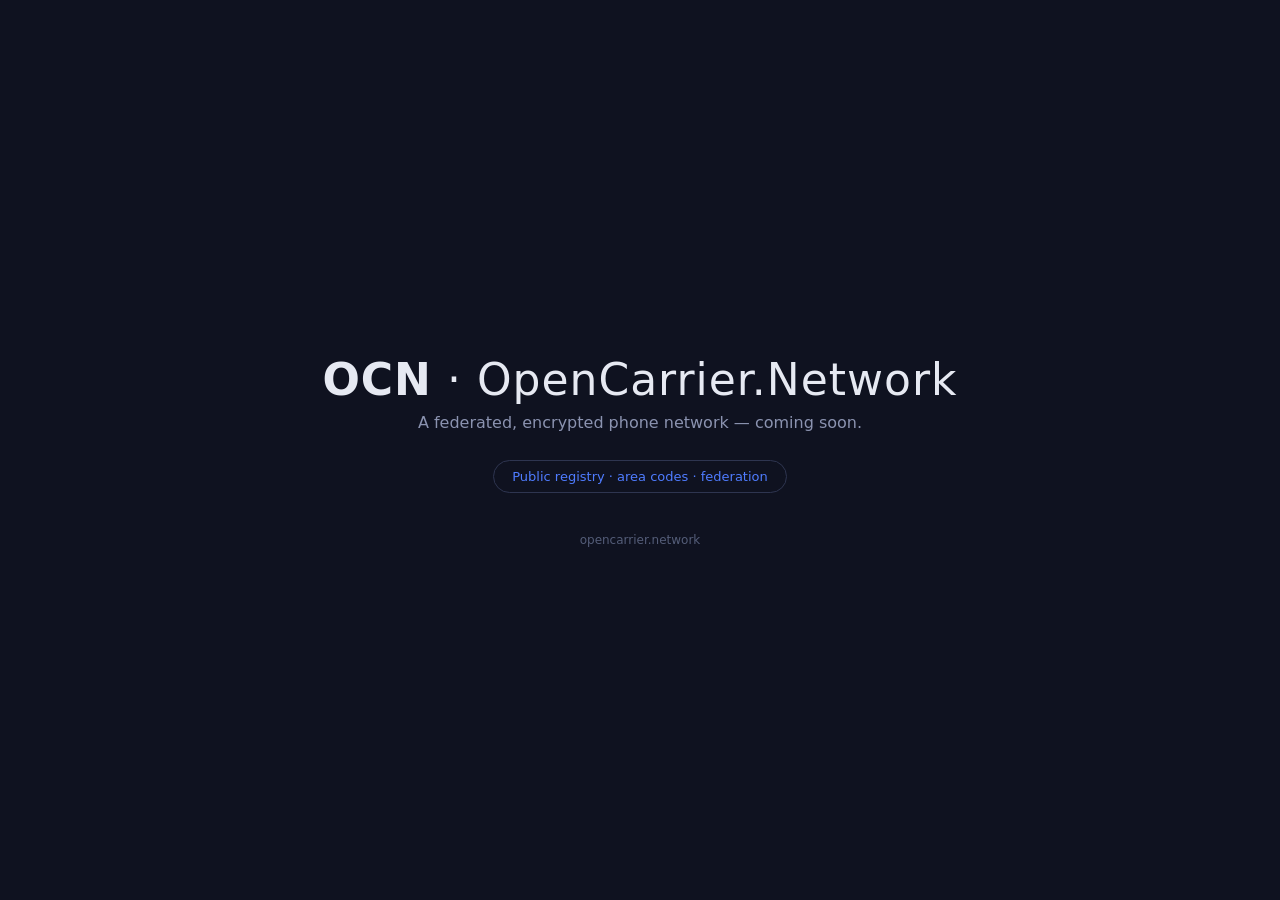
==== registry_server/web/index.html @ ab9f0c68 "Add OCN registry, federation (cross-server calls), and TURN relay Registry server (registry_server/)" ====
<!DOCTYPE html>
<html lang="en">
<head>
<meta charset="utf-8">
<meta name="viewport" content="width=device-width, initial-scale=1">
<title>OCN — OpenCarrier.Network</title>
<style>
  :root { color-scheme: light dark; }
  body {
    margin: 0; min-height: 100vh; display: flex; flex-direction: column;
    align-items: center; justify-content: center; text-align: center;
    font-family: system-ui, -apple-system, "Segoe UI", Roboto, sans-serif;
    background: #0f1220; color: #e6e9f2;
  }
  .logo { font-size: 44px; font-weight: 300; letter-spacing: 1px; }
  .logo b { font-weight: 700; }
  .tag { color: #8b93b0; margin-top: 8px; font-size: 16px; }
  .badge {
    margin-top: 28px; display: inline-block; border: 1px solid #2e3550;
    color: #4f7cff; padding: 8px 18px; border-radius: 999px; font-size: 13px;
  }
  footer { margin-top: 40px; color: #545d78; font-size: 12px; }
</style>
</head>
<body>
  <div class="logo"><b>OCN</b> &middot; OpenCarrier.Network</div>
  <div class="tag">A federated, encrypted phone network &mdash; coming soon.</div>
  <div class="badge">Public registry &middot; area codes &middot; federation</div>
  <footer>opencarrier.network</footer>
</body>
</html>
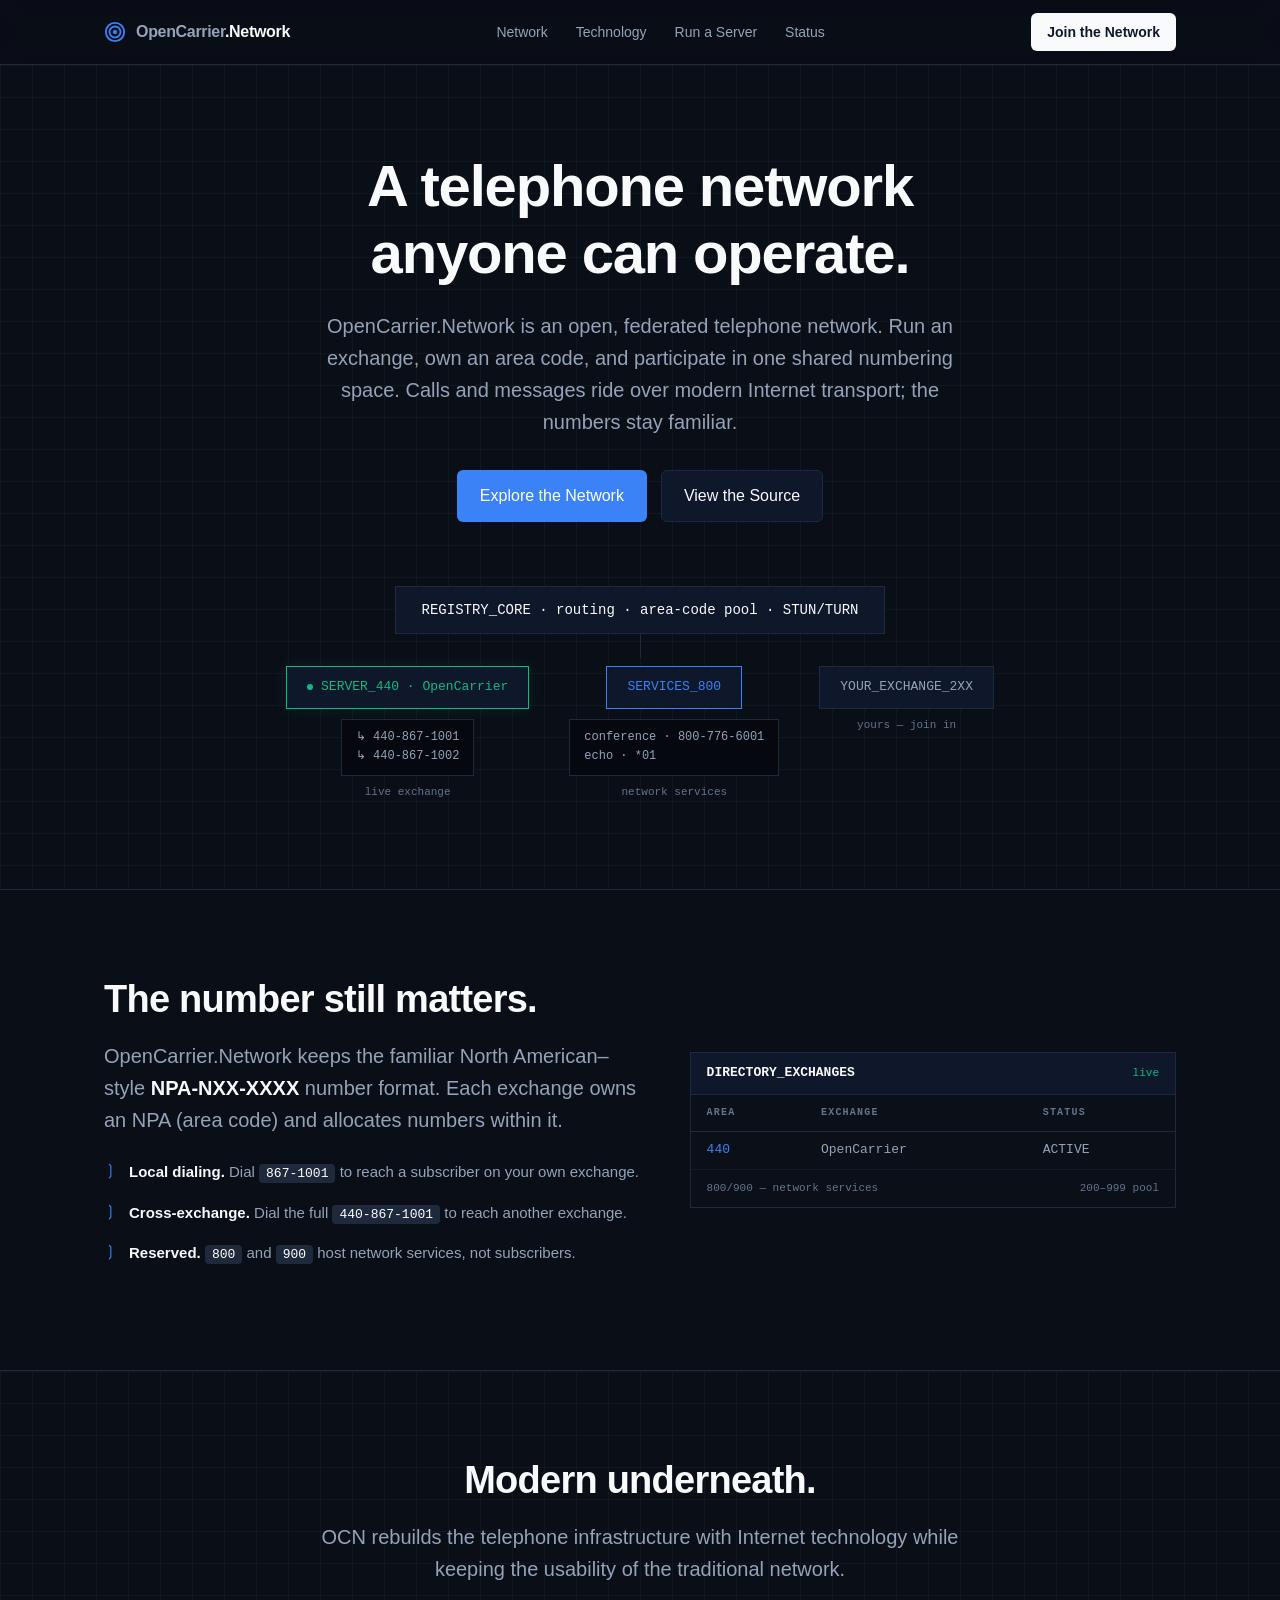
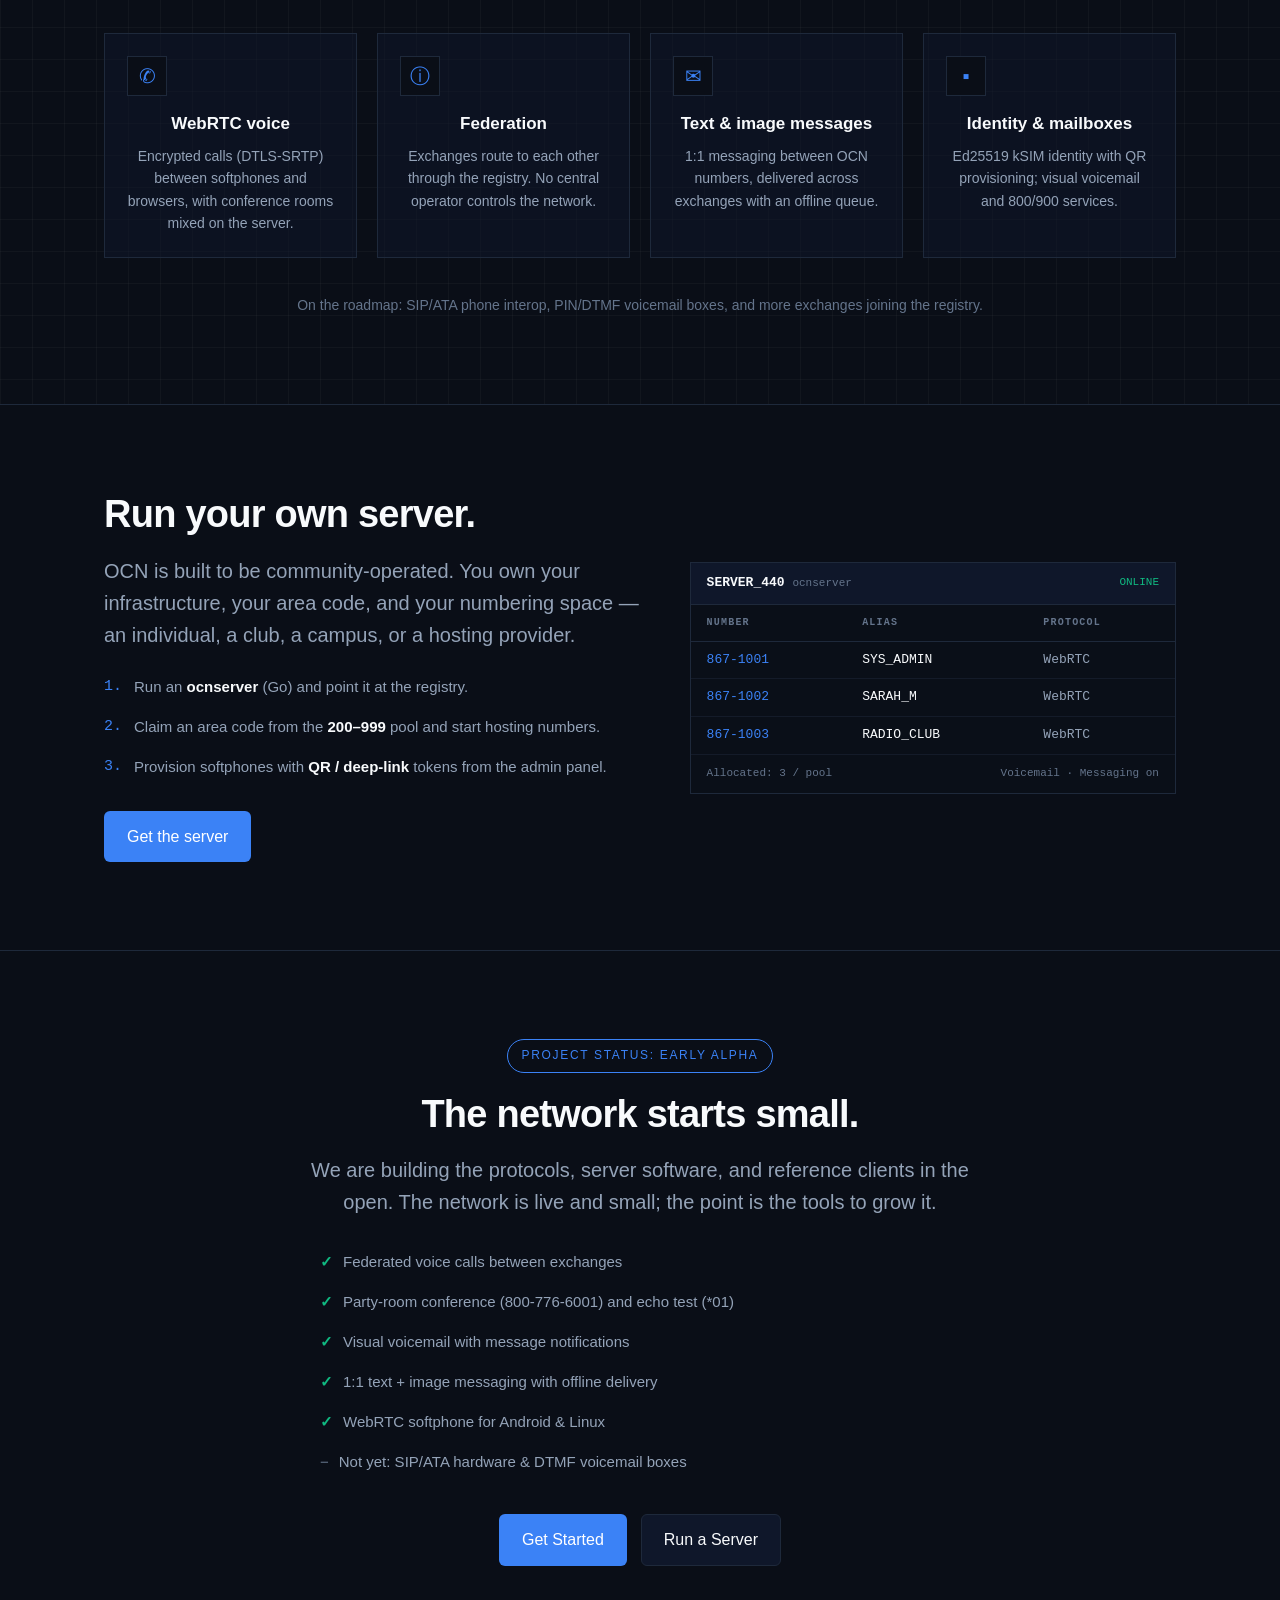
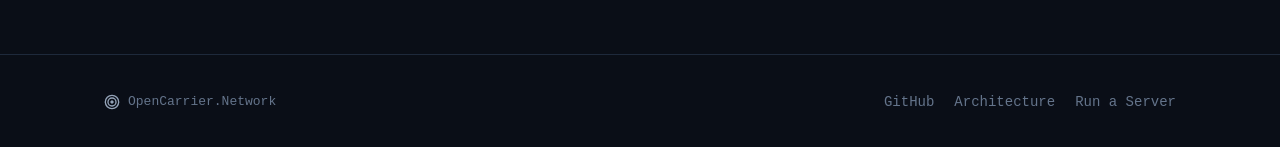
==== commit 9fe09556: "Redesign the OCN registry landing page Self-contained CSS (no CDNs), static truthful content: hero "" ====
--- a/registry_server/web/index.html
+++ b/registry_server/web/index.html
@@ -1,31 +1,352 @@
 <!DOCTYPE html>
 <html lang="en">
 <head>
-<meta charset="utf-8">
-<meta name="viewport" content="width=device-width, initial-scale=1">
-<title>OCN — OpenCarrier.Network</title>
+<meta charset="UTF-8">
+<meta name="viewport" content="width=device-width, initial-scale=1.0">
+<title>OpenCarrier.Network — The Open Telephone Network</title>
+<meta name="description" content="OpenCarrier.Network is an open, federated telephone network. Run an exchange, own an area code, and join one shared numbering space.">
 <style>
-  :root { color-scheme: light dark; }
-  body {
-    margin: 0; min-height: 100vh; display: flex; flex-direction: column;
-    align-items: center; justify-content: center; text-align: center;
-    font-family: system-ui, -apple-system, "Segoe UI", Roboto, sans-serif;
-    background: #0f1220; color: #e6e9f2;
-  }
-  .logo { font-size: 44px; font-weight: 300; letter-spacing: 1px; }
-  .logo b { font-weight: 700; }
-  .tag { color: #8b93b0; margin-top: 8px; font-size: 16px; }
-  .badge {
-    margin-top: 28px; display: inline-block; border: 1px solid #2e3550;
-    color: #4f7cff; padding: 8px 18px; border-radius: 999px; font-size: 13px;
-  }
-  footer { margin-top: 40px; color: #545d78; font-size: 12px; }
+  :root{
+    --bg:#0a0e17;
+    --panel:#0f172a;
+    --panel2:#1e293b;
+    --border:#1e293b;
+    --text:#94a3b8;
+    --textlight:#f8fafc;
+    --blue:#3b82f6;
+    --bluehover:#2563eb;
+    --green:#10b981;
+    --purple:#c084fc;
+    --dim:#64748b;
+  }
+  *{box-sizing:border-box;margin:0;padding:0}
+  html{scroll-behavior:smooth}
+  body{
+    background:var(--bg);
+    color:var(--text);
+    font-family:-apple-system,BlinkMacSystemFont,"Segoe UI",Roboto,Helvetica,Arial,sans-serif;
+    line-height:1.6;
+    -webkit-font-smoothing:antialiased;
+  }
+  .mono{font-family:ui-monospace,SFMono-Regular,Menlo,Consolas,"JetBrains Mono",monospace}
+  a{color:inherit;text-decoration:none}
+  .wrap{max-width:1120px;margin:0 auto;padding:0 24px}
+
+  /* Header */
+  header{
+    position:sticky;top:0;z-index:50;
+    background:rgba(10,14,23,.85);
+    backdrop-filter:blur(8px);
+    border-bottom:1px solid var(--border);
+  }
+  .header-inner{display:flex;align-items:center;justify-content:space-between;height:64px}
+  .brand{display:flex;align-items:center;gap:10px;font-weight:700;letter-spacing:-.02em}
+  .brand svg{width:22px;height:22px;color:var(--blue);flex:none}
+  .brand .ocn{color:var(--textlight)}
+  nav.desktop{display:flex;gap:28px}
+  nav a{font-size:14px;font-weight:500}
+  nav a:hover{color:var(--textlight)}
+  .cta{
+    background:var(--textlight);color:var(--panel);padding:8px 16px;
+    font-size:14px;font-weight:600;border-radius:6px;
+  }
+  .cta:hover{background:#fff}
+  nav.desktop{display:none}
+  @media(min-width:820px){ nav.desktop{display:flex} }
+
+  /* Sections */
+  section{padding:88px 0;border-bottom:1px solid var(--border)}
+  .gridbg{
+    background-image:
+      linear-gradient(to right, rgba(255,255,255,.03) 1px, transparent 1px),
+      linear-gradient(to bottom, rgba(255,255,255,.03) 1px, transparent 1px);
+    background-size:32px 32px;
+  }
+  h1,h2{color:var(--textlight);letter-spacing:-.02em;line-height:1.15}
+  h1{font-size:clamp(32px,6vw,58px);font-weight:700;margin-bottom:24px}
+  h2{font-size:clamp(26px,4vw,38px);font-weight:700;margin-bottom:18px}
+  .sub{font-size:clamp(16px,2.4vw,20px);max-width:680px}
+  .center{text-align:center}
+  .muted{color:var(--dim)}
+
+  .btnrow{display:flex;flex-wrap:wrap;gap:14px;justify-content:center;margin-top:32px}
+  .btn{
+    padding:12px 22px;font-weight:500;border-radius:6px;border:1px solid var(--border);
+    transition:background .15s,border-color .15s,color .15s;
+  }
+  .btn.primary{background:var(--blue);color:#fff;border-color:transparent}
+  .btn.primary:hover{background:var(--bluehover)}
+  .btn.ghost{background:var(--panel);color:var(--textlight)}
+  .btn.ghost:hover{background:var(--panel2)}
+
+  .lead{margin:0 auto 12px}
+  .kick{display:inline-block;border:1px solid var(--blue);color:var(--blue);
+    padding:6px 14px;font-size:12px;letter-spacing:.14em;text-transform:uppercase;
+    border-radius:999px;margin-bottom:20px}
+
+  /* Topology diagram */
+  .topo{display:flex;flex-direction:column;align-items:center;margin-top:64px}
+  .topo .core{
+    border:1px solid var(--border);background:var(--panel);
+    padding:12px 26px;color:var(--textlight);font-size:14px;
+  }
+  .topo .stem{width:1px;height:24px;background:var(--border)}
+  .topo .row{display:flex;flex-wrap:wrap;justify-content:center;gap:40px;margin-top:8px}
+  .node{display:flex;flex-direction:column;align-items:center}
+  .node .box{padding:10px 20px;font-size:13px;border:1px solid var(--border);background:var(--panel)}
+  .node .box.live{border-color:var(--green);color:var(--green);box-shadow:0 0 16px rgba(16,185,129,.12)}
+  .node .box.blue{border-color:var(--blue);color:var(--blue)}
+  .node .dot{width:6px;height:6px;border-radius:50%;background:var(--green);display:inline-block;margin-right:8px;animation:pulse 2s infinite}
+  @keyframes pulse{0%,100%{opacity:1}50%{opacity:.35}}
+  .node .caption{color:var(--dim);font-size:11px;margin-top:8px;text-align:center}
+  .node .subs{
+    margin-top:10px;background:#05080f;border:1px solid var(--border);
+    padding:8px 14px;font-size:12px;color:var(--text);text-align:left;
+  }
+  .node .subs div{white-space:nowrap}
+
+  /* Feature cards */
+  .grid{display:grid;grid-template-columns:1fr;gap:20px;margin-top:48px}
+  @media(min-width:760px){.grid{grid-template-columns:repeat(2,1fr)}}
+  @media(min-width:1024px){.grid.cols4{grid-template-columns:repeat(4,1fr)}}
+  .card{border:1px solid var(--border);background:rgba(15,23,42,.55);padding:22px}
+  .card h3{color:var(--textlight);font-size:17px;margin:0 0 8px}
+  .card p{font-size:14px;color:var(--text)}
+  .card .ic{width:40px;height:40px;border:1px solid var(--border);background:var(--bg);
+    display:flex;align-items:center;justify-content:center;color:var(--blue);
+    font-size:20px;margin-bottom:14px}
+
+  /* Dial rules */
+  .dl{list-style:none;margin-top:24px}
+  .dl li{display:flex;gap:12px;margin-bottom:16px;font-size:15px}
+  .dl .arrow{color:var(--blue);font-family:ui-monospace,monospace;flex:none}
+  .dl code{background:var(--panel2);padding:2px 7px;border-radius:4px;color:#fff;font-family:ui-monospace,monospace;font-size:13px}
+  .dl b{color:var(--textlight)}
+
+  /* Readout */
+  .readout{
+    background:#0a0f18;border:1px solid var(--border);font-family:ui-monospace,monospace;
+    font-size:13px;text-align:left;max-width:520px;margin:0 auto;
+  }
+  .readout .bar{background:var(--panel);border-bottom:1px solid var(--border);
+    padding:10px 16px;display:flex;justify-content:space-between;align-items:center}
+  .readout .bar .name{color:var(--textlight);font-weight:600}
+  .readout .bar .up{color:var(--green);font-size:11px}
+  .readout table{width:100%;border-collapse:collapse}
+  .readout th{color:var(--dim);font-size:10px;text-transform:uppercase;letter-spacing:.12em;
+    text-align:left;padding:10px 16px;border-bottom:1px solid var(--border)}
+  .readout td{padding:8px 16px;border-bottom:1px solid rgba(30,41,59,.5)}
+  .readout tr:last-child td{border-bottom:none}
+  .readout .num{color:var(--blue)}
+  .readout .foot{padding:10px 16px;color:var(--dim);font-size:11px;
+    display:flex;justify-content:space-between;border-top:1px solid rgba(30,41,59,.5)}
+
+  /* Two-col */
+  .split{display:grid;grid-template-columns:1fr;gap:48px;align-items:center}
+  @media(min-width:900px){.split{grid-template-columns:1.05fr .95fr}}
+
+  /* Status lists */
+  .check{list-style:none;max-width:640px;margin:24px auto 0;text-align:left}
+  .check li{display:flex;gap:10px;padding:8px 0;font-size:15px}
+  .check .ok{color:var(--green);font-weight:700}
+  .check .no{color:var(--dim)}
+
+  footer{padding:36px 0}
+  .foot{display:flex;flex-wrap:wrap;gap:16px;justify-content:space-between;align-items:center;
+    color:var(--dim);font-size:13px}
+  .foot nav{display:flex;gap:20px}
+  .foot nav a:hover{color:var(--textlight)}
 </style>
 </head>
 <body>
-  <div class="logo"><b>OCN</b> &middot; OpenCarrier.Network</div>
-  <div class="tag">A federated, encrypted phone network &mdash; coming soon.</div>
-  <div class="badge">Public registry &middot; area codes &middot; federation</div>
-  <footer>opencarrier.network</footer>
+
+<header>
+  <div class="wrap header-inner">
+    <a href="#" class="brand">
+      <svg fill="none" stroke="currentColor" viewBox="0 0 24 24">
+        <path stroke-linecap="square" stroke-width="2" d="M12 2C6.48 2 2 6.48 2 12s4.48 10 10 10 10-4.48 10-10S17.52 2 12 2zm0 4a6 6 0 110 12 6 6 0 010-12z"></path>
+        <circle cx="12" cy="12" r="2" fill="currentColor"></circle>
+      </svg>
+      <span>OpenCarrier<span class="ocn">.Network</span></span>
+    </a>
+    <nav class="desktop">
+      <a href="#network">Network</a>
+      <a href="#technology">Technology</a>
+      <a href="#run">Run a Server</a>
+      <a href="#status">Status</a>
+    </nav>
+    <a class="cta" href="https://github.com/SarahRoseLives/OpenCarrierNetwork" target="_blank" rel="noopener">Join the Network</a>
+  </div>
+</header>
+
+<main>
+
+  <!-- Hero -->
+  <section class="gridbg center">
+    <div class="wrap">
+      <h1>A telephone network<br>anyone can operate.</h1>
+      <p class="sub lead">OpenCarrier.Network is an open, federated telephone network. Run an exchange, own an area code, and participate in one shared numbering space. Calls and messages ride over modern Internet transport; the numbers stay familiar.</p>
+      <div class="btnrow">
+        <a class="btn primary" href="#network">Explore the Network</a>
+        <a class="btn ghost" href="https://github.com/SarahRoseLives/OpenCarrierNetwork" target="_blank" rel="noopener">View the Source</a>
+      </div>
+
+      <div class="topo mono">
+        <div class="core">REGISTRY_CORE &middot; routing &middot; area-code pool &middot; STUN/TURN</div>
+        <div class="stem"></div>
+        <div class="row">
+          <div class="node">
+            <div class="box live"><span class="dot"></span>SERVER_440 &middot; OpenCarrier</div>
+            <div class="subs">
+              <div>&#8627; 440-867-1001</div>
+              <div>&#8627; 440-867-1002</div>
+            </div>
+            <div class="caption">live exchange</div>
+          </div>
+          <div class="node">
+            <div class="box blue">SERVICES_800</div>
+            <div class="subs">
+              <div>conference &middot; 800-776-6001</div>
+              <div>echo &middot; *01</div>
+            </div>
+            <div class="caption">network services</div>
+          </div>
+          <div class="node">
+            <div class="box">YOUR_EXCHANGE_2XX</div>
+            <div class="caption">yours &mdash; join in</div>
+          </div>
+        </div>
+      </div>
+    </div>
+  </section>
+
+  <!-- Network / dialing -->
+  <section id="network">
+    <div class="wrap split">
+      <div>
+        <h2>The number still matters.</h2>
+        <p class="sub">OpenCarrier.Network keeps the familiar North American&ndash;style <b style="color:var(--textlight)">NPA-NXX-XXXX</b> number format. Each exchange owns an NPA (area code) and allocates numbers within it.</p>
+        <ul class="dl mono" style="font-family:inherit">
+          <li><span class="arrow">&#10099;</span><div><b>Local dialing.</b> Dial <code>867-1001</code> to reach a subscriber on your own exchange.</div></li>
+          <li><span class="arrow">&#10099;</span><div><b>Cross-exchange.</b> Dial the full <code>440-867-1001</code> to reach another exchange.</div></li>
+          <li><span class="arrow">&#10099;</span><div><b>Reserved.</b> <code>800</code> and <code>900</code> host network services, not subscribers.</div></li>
+        </ul>
+      </div>
+      <div>
+        <div class="readout mono">
+          <div class="bar"><span class="name">DIRECTORY_EXCHANGES</span><span class="up">live</span></div>
+          <table>
+            <tr><th>Area</th><th>Exchange</th><th>Status</th></tr>
+            <tr><td class="num">440</td><td>OpenCarrier</td><td class="up">ACTIVE</td></tr>
+          </table>
+          <div class="foot"><span>800/900 &mdash; network services</span><span>200&ndash;999 pool</span></div>
+        </div>
+      </div>
+    </div>
+  </section>
+
+  <!-- Technology -->
+  <section id="technology" class="gridbg center">
+    <div class="wrap">
+      <div style="position:relative">
+        <h2>Modern underneath.</h2>
+        <p class="sub lead">OCN rebuilds the telephone infrastructure with Internet technology while keeping the usability of the traditional network.</p>
+      </div>
+      <div class="grid cols4">
+        <div class="card">
+          <div class="ic">&#9990;</div>
+          <h3>WebRTC voice</h3>
+          <p>Encrypted calls (DTLS-SRTP) between softphones and browsers, with conference rooms mixed on the server.</p>
+        </div>
+        <div class="card">
+          <div class="ic">&#9432;</div>
+          <h3>Federation</h3>
+          <p>Exchanges route to each other through the registry. No central operator controls the network.</p>
+        </div>
+        <div class="card">
+          <div class="ic">&#9993;</div>
+          <h3>Text &amp; image messages</h3>
+          <p>1:1 messaging between OCN numbers, delivered across exchanges with an offline queue.</p>
+        </div>
+        <div class="card">
+          <div class="ic">&#9642;</div>
+          <h3>Identity &amp; mailboxes</h3>
+          <p>Ed25519 kSIM identity with QR provisioning; visual voicemail and 800/900 services.</p>
+        </div>
+      </div>
+      <p class="muted" style="margin-top:36px;font-size:14px">On the roadmap: SIP/ATA phone interop, PIN/DTMF voicemail boxes, and more exchanges joining the registry.</p>
+    </div>
+  </section>
+
+  <!-- Run your own server -->
+  <section id="run">
+    <div class="wrap split">
+      <div>
+        <h2>Run your own server.</h2>
+        <p class="sub">OCN is built to be community-operated. You own your infrastructure, your area code, and your numbering space &mdash; an individual, a club, a campus, or a hosting provider.</p>
+        <ul class="dl">
+          <li><span class="arrow">1.</span><div>Run an <b>ocnserver</b> (Go) and point it at the registry.</div></li>
+          <li><span class="arrow">2.</span><div>Claim an area code from the <b>200&ndash;999</b> pool and start hosting numbers.</div></li>
+          <li><span class="arrow">3.</span><div>Provision softphones with <b>QR / deep-link</b> tokens from the admin panel.</div></li>
+        </ul>
+        <div class="btnrow" style="justify-content:flex-start">
+          <a class="btn primary" href="https://github.com/SarahRoseLives/OpenCarrierNetwork" target="_blank" rel="noopener">Get the server</a>
+        </div>
+      </div>
+      <div>
+        <div class="readout mono">
+          <div class="bar"><span class="name">SERVER_440 <span class="muted" style="font-weight:400;font-size:11px">ocnserver</span></span><span class="up"><span class="dot"></span>ONLINE</span></div>
+          <table>
+            <tr><th>Number</th><th>Alias</th><th>Protocol</th></tr>
+            <tr><td class="num">867-1001</td><td style="color:var(--textlight)">SYS_ADMIN</td><td>WebRTC</td></tr>
+            <tr><td class="num">867-1002</td><td style="color:var(--textlight)">SARAH_M</td><td>WebRTC</td></tr>
+            <tr><td class="num">867-1003</td><td style="color:var(--textlight)">RADIO_CLUB</td><td>WebRTC</td></tr>
+          </table>
+          <div class="foot"><span>Allocated: 3 / pool</span><span>Voicemail &middot; Messaging on</span></div>
+        </div>
+      </div>
+    </div>
+  </section>
+
+  <!-- Status -->
+  <section id="status" class="center">
+    <div class="wrap">
+      <div class="kick">Project Status: Early Alpha</div>
+      <h2>The network starts small.</h2>
+      <p class="sub lead">We are building the protocols, server software, and reference clients in the open. The network is live and small; the point is the tools to grow it.</p>
+      <ul class="check">
+        <li><span class="ok">&#10003;</span> Federated voice calls between exchanges</li>
+        <li><span class="ok">&#10003;</span> Party-room conference (800-776-6001) and echo test (*01)</li>
+        <li><span class="ok">&#10003;</span> Visual voicemail with message notifications</li>
+        <li><span class="ok">&#10003;</span> 1:1 text + image messaging with offline delivery</li>
+        <li><span class="ok">&#10003;</span> WebRTC softphone for Android &amp; Linux</li>
+        <li><span class="no">&#8722;</span> Not yet: SIP/ATA hardware &amp; DTMF voicemail boxes</li>
+      </ul>
+      <div class="btnrow">
+        <a class="btn primary" href="https://github.com/SarahRoseLives/OpenCarrierNetwork" target="_blank" rel="noopener">Get Started</a>
+        <a class="btn ghost" href="#run">Run a Server</a>
+      </div>
+    </div>
+  </section>
+
+</main>
+
+<footer>
+  <div class="wrap foot">
+    <div style="display:flex;align-items:center;gap:8px">
+      <svg style="width:16px;height:16px;color:var(--text)" fill="none" stroke="currentColor" viewBox="0 0 24 24">
+        <path stroke-linecap="square" stroke-width="2" d="M12 2C6.48 2 2 6.48 2 12s4.48 10 10 10 10-4.48 10-10S17.52 2 12 2zm0 4a6 6 0 110 12 6 6 0 010-12z"></path>
+        <circle cx="12" cy="12" r="2" fill="currentColor"></circle>
+      </svg>
+      <span class="mono">OpenCarrier.Network</span>
+    </div>
+    <nav class="mono">
+      <a href="https://github.com/SarahRoseLives/OpenCarrierNetwork" target="_blank" rel="noopener">GitHub</a>
+      <a href="#technology">Architecture</a>
+      <a href="#run">Run a Server</a>
+    </nav>
+  </div>
+</footer>
+
 </body>
 </html>
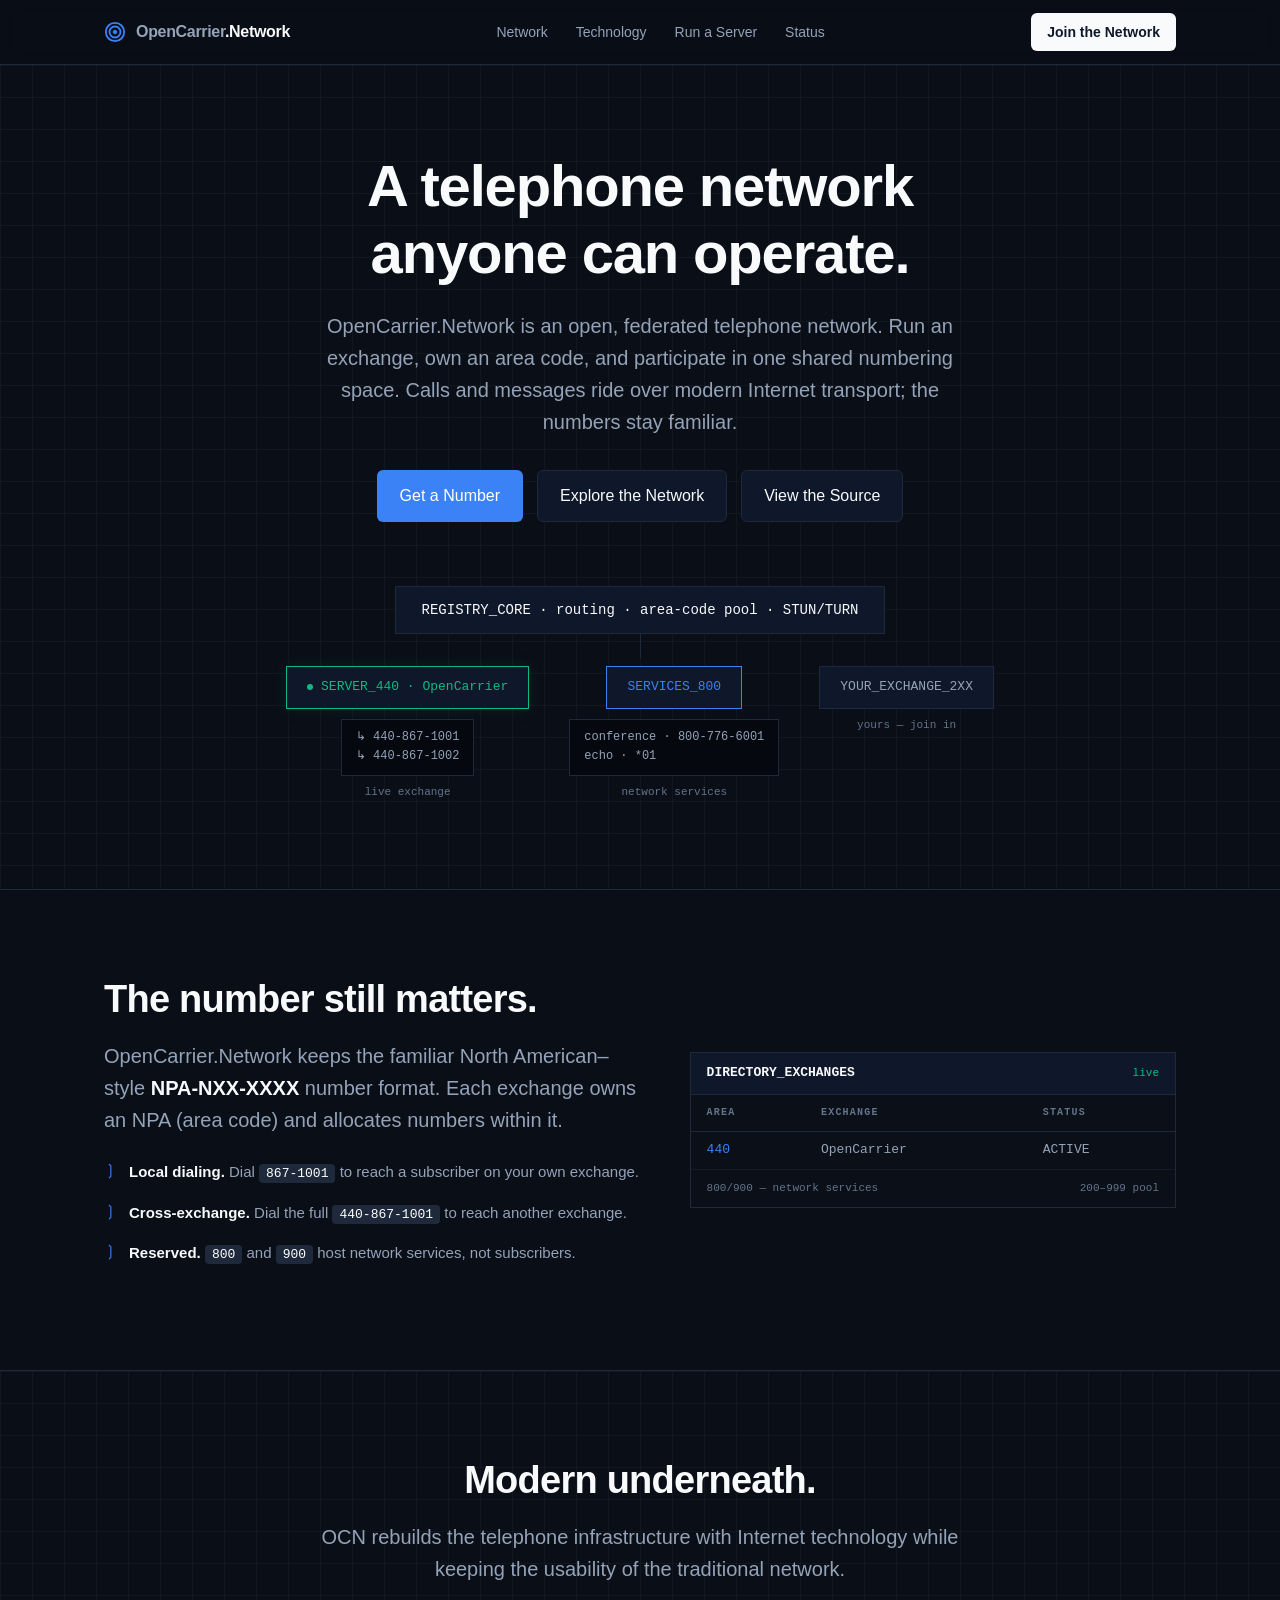
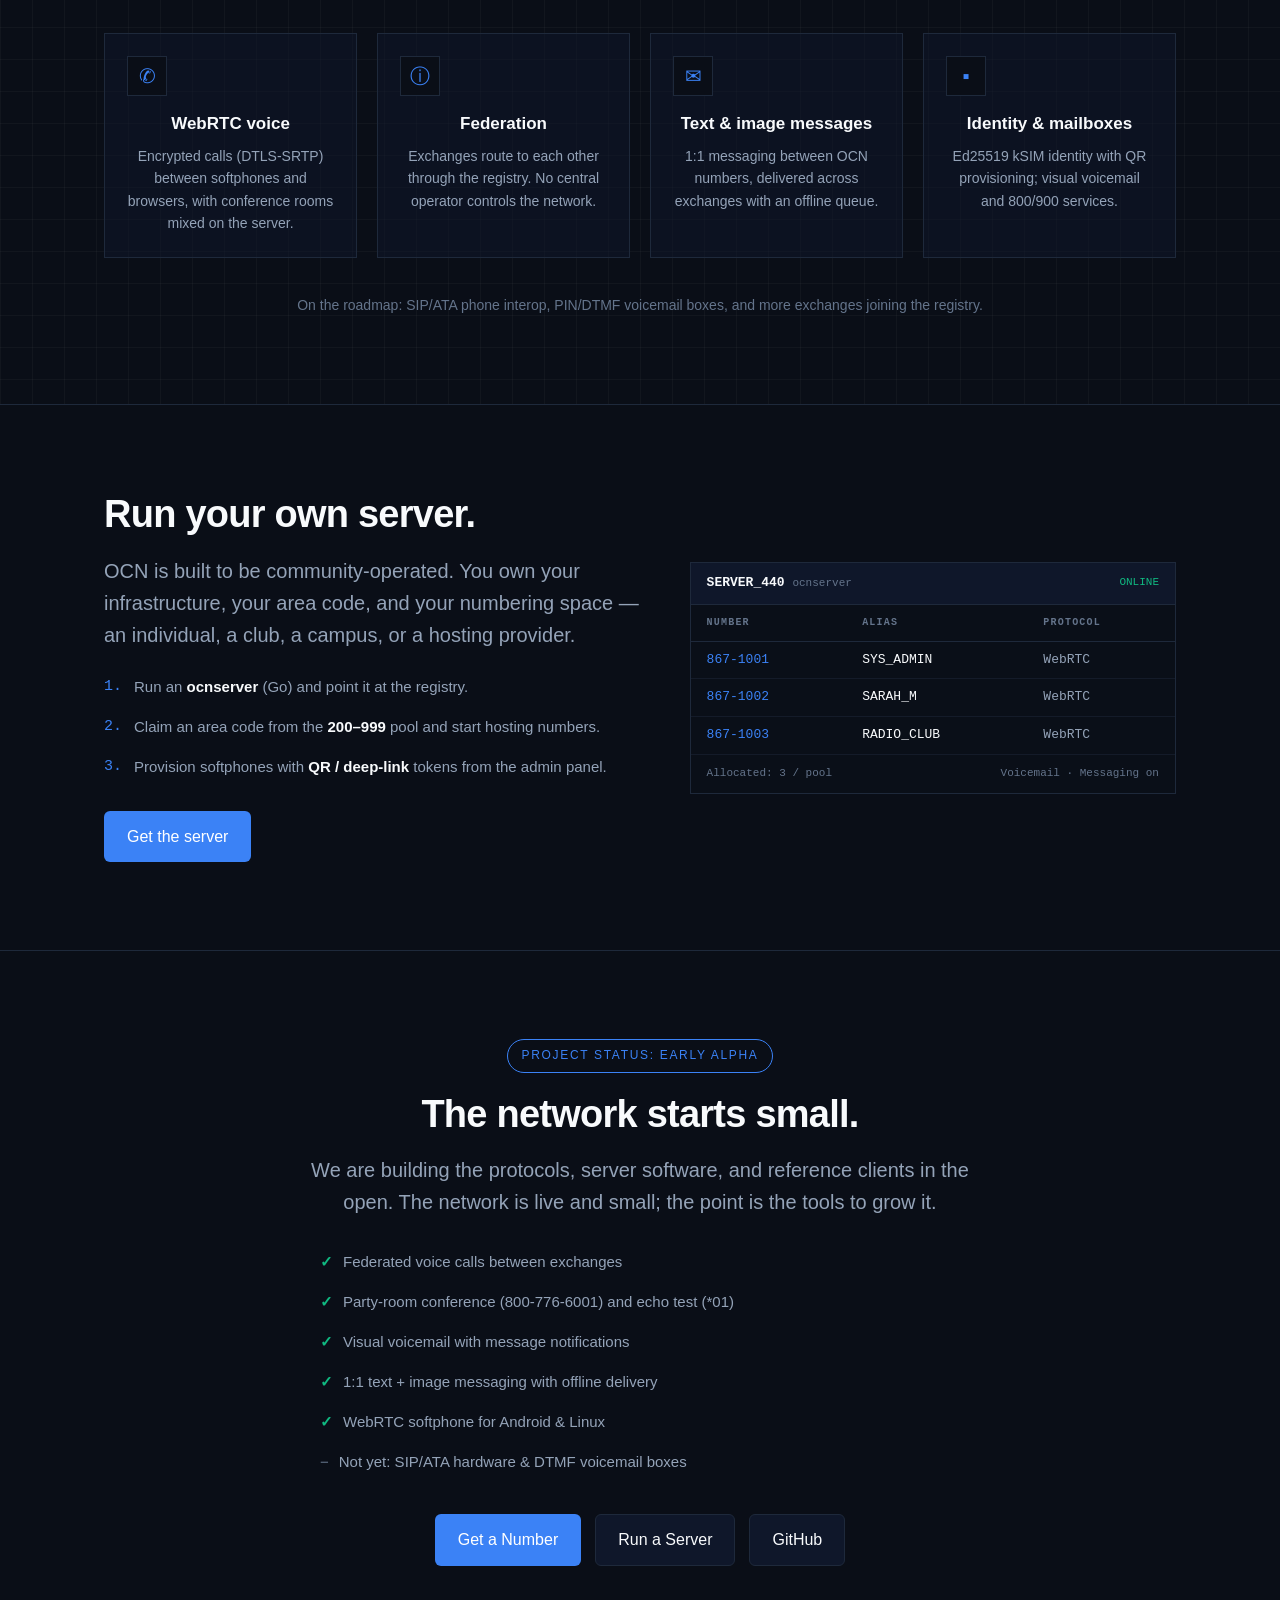
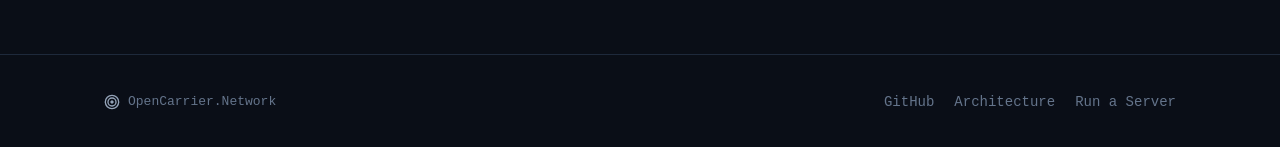
==== commit 4b6692ce: "Add public self-service "get a number" provisioning Exchanges gain an unauthenticated /join page + P" ====
--- a/registry_server/web/index.html
+++ b/registry_server/web/index.html
@@ -187,7 +187,8 @@
       <h1>A telephone network<br>anyone can operate.</h1>
       <p class="sub lead">OpenCarrier.Network is an open, federated telephone network. Run an exchange, own an area code, and participate in one shared numbering space. Calls and messages ride over modern Internet transport; the numbers stay familiar.</p>
       <div class="btnrow">
-        <a class="btn primary" href="#network">Explore the Network</a>
+        <a class="btn primary" href="/join">Get a Number</a>
+        <a class="btn ghost" href="#network">Explore the Network</a>
         <a class="btn ghost" href="https://github.com/SarahRoseLives/OpenCarrierNetwork" target="_blank" rel="noopener">View the Source</a>
       </div>
 
@@ -323,8 +324,9 @@
         <li><span class="no">&#8722;</span> Not yet: SIP/ATA hardware &amp; DTMF voicemail boxes</li>
       </ul>
       <div class="btnrow">
-        <a class="btn primary" href="https://github.com/SarahRoseLives/OpenCarrierNetwork" target="_blank" rel="noopener">Get Started</a>
+        <a class="btn primary" href="/join">Get a Number</a>
         <a class="btn ghost" href="#run">Run a Server</a>
+        <a class="btn ghost" href="https://github.com/SarahRoseLives/OpenCarrierNetwork" target="_blank" rel="noopener">GitHub</a>
       </div>
     </div>
   </section>
